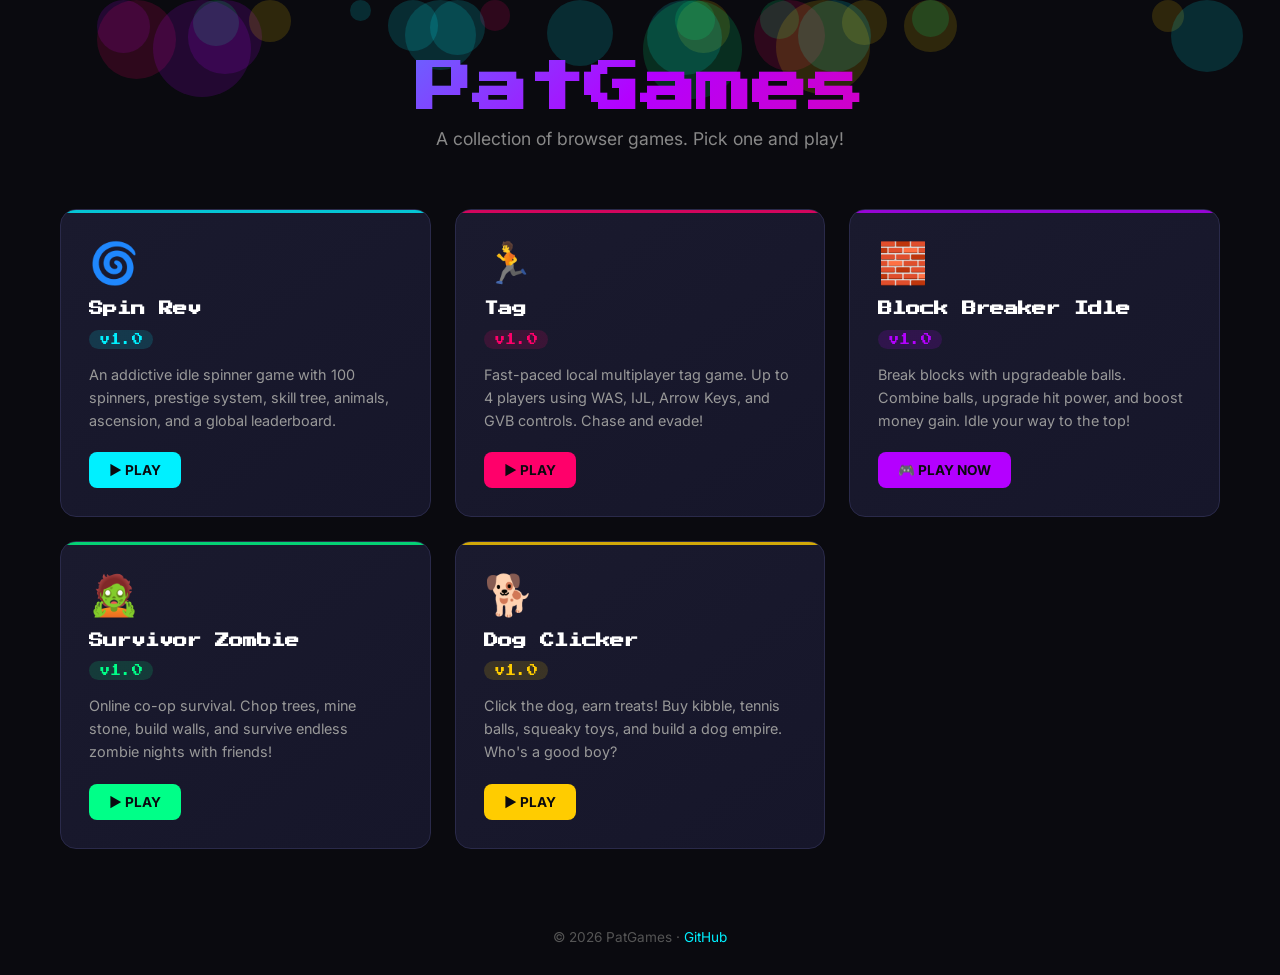
==== index.html @ f1fe5aef "Add Dog Clicker game + fix Survivor Zombie multiplayer null state bug" ====
<!DOCTYPE html>
<html lang="en">
<head>
    <meta charset="UTF-8">
    <meta name="viewport" content="width=device-width, initial-scale=1.0">
    <title>PatGames</title>
    <link rel="preconnect" href="https://fonts.googleapis.com">
    <link href="https://fonts.googleapis.com/css2?family=Press+Start+2P&family=Inter:wght@400;600;700&display=swap" rel="stylesheet">
    <style>
        * { margin: 0; padding: 0; box-sizing: border-box; }

        body {
            font-family: 'Inter', sans-serif;
            background: #0a0a0f;
            color: #e0e0e0;
            min-height: 100vh;
            overflow-x: hidden;
            position: relative;
        }

        /* Animated bubbles background */
        .bubbles {
            position: fixed;
            top: 0; left: 0;
            width: 100%; height: 100%;
            pointer-events: none;
            z-index: 0;
            overflow: hidden;
        }

        .bubble {
            position: absolute;
            border-radius: 50%;
            opacity: 0.15;
            animation: float linear infinite;
        }

        @keyframes float {
            0% { transform: translateY(100vh) scale(0); opacity: 0; }
            10% { opacity: 0.15; }
            90% { opacity: 0.15; }
            100% { transform: translateY(-100px) scale(1); opacity: 0; }
        }

        /* Header */
        .header {
            position: relative;
            z-index: 10;
            text-align: center;
            padding: 60px 20px 40px;
        }

        .header h1 {
            font-family: 'Press Start 2P', cursive;
            font-size: clamp(2rem, 5vw, 3.5rem);
            background: linear-gradient(135deg, #00f0ff, #b400ff, #ff006a);
            -webkit-background-clip: text;
            -webkit-text-fill-color: transparent;
            background-clip: text;
            text-shadow: none;
            margin-bottom: 12px;
            animation: glow 3s ease-in-out infinite alternate;
        }

        @keyframes glow {
            from { filter: drop-shadow(0 0 8px rgba(0, 240, 255, 0.4)); }
            to { filter: drop-shadow(0 0 20px rgba(180, 0, 255, 0.6)); }
        }

        .header p {
            font-size: 1.1rem;
            color: #888;
            font-weight: 400;
        }

        /* Games grid */
        .games-container {
            position: relative;
            z-index: 10;
            max-width: 1200px;
            margin: 0 auto;
            padding: 20px;
            display: grid;
            grid-template-columns: repeat(auto-fill, minmax(300px, 1fr));
            gap: 24px;
        }

        .game-card {
            background: linear-gradient(145deg, #1a1a2e, #16162a);
            border: 1px solid #2a2a4a;
            border-radius: 16px;
            padding: 28px;
            transition: all 0.3s ease;
            position: relative;
            overflow: hidden;
        }

        .game-card::before {
            content: '';
            position: absolute;
            top: 0; left: 0;
            width: 100%; height: 3px;
            background: var(--card-accent);
            opacity: 0.8;
        }

        .game-card:hover {
            transform: translateY(-4px);
            border-color: var(--card-accent);
            box-shadow: 0 8px 32px rgba(0, 0, 0, 0.4), 0 0 20px color-mix(in srgb, var(--card-accent) 20%, transparent);
        }

        .game-card .emoji {
            font-size: 2.5rem;
            margin-bottom: 12px;
            display: block;
        }

        .game-card h2 {
            font-family: 'Press Start 2P', cursive;
            font-size: 0.9rem;
            color: #fff;
            margin-bottom: 8px;
            line-height: 1.5;
        }

        .game-card .version {
            display: inline-block;
            font-size: 0.7rem;
            font-family: 'Press Start 2P', cursive;
            color: var(--card-accent);
            background: color-mix(in srgb, var(--card-accent) 15%, transparent);
            padding: 4px 10px;
            border-radius: 20px;
            margin-bottom: 14px;
        }

        .game-card .description {
            font-size: 0.9rem;
            color: #999;
            line-height: 1.6;
            margin-bottom: 20px;
        }

        .game-card .play-btn {
            display: inline-flex;
            align-items: center;
            gap: 8px;
            padding: 10px 20px;
            background: var(--card-accent);
            color: #0a0a0f;
            font-weight: 700;
            font-size: 0.85rem;
            border-radius: 8px;
            text-decoration: none;
            transition: all 0.2s;
        }

        .game-card .play-btn:hover {
            transform: scale(1.05);
            box-shadow: 0 4px 16px color-mix(in srgb, var(--card-accent) 40%, transparent);
        }

        .game-card .play-btn.coming-soon {
            background: #333;
            color: #888;
            cursor: default;
            pointer-events: none;
        }

        /* Footer */
        .footer {
            position: relative;
            z-index: 10;
            text-align: center;
            padding: 60px 20px 30px;
            color: #555;
            font-size: 0.85rem;
        }

        .footer a {
            color: #00f0ff;
            text-decoration: none;
        }

        /* Responsive */
        @media (max-width: 640px) {
            .games-container {
                grid-template-columns: 1fr;
            }
            .header { padding: 40px 20px 30px; }
        }
    </style>
</head>
<body>
    <!-- Animated bubbles -->
    <div class="bubbles" id="bubbles"></div>

    <div class="header">
        <h1>PatGames</h1>
        <p>A collection of browser games. Pick one and play!</p>
    </div>

    <div class="games-container">
        <!-- Spin Rev -->
        <div class="game-card" style="--card-accent: #00f0ff;">
            <span class="emoji">🌀</span>
            <h2>Spin Rev</h2>
            <span class="version">v1.0</span>
            <p class="description">An addictive idle spinner game with 100 spinners, prestige system, skill tree, animals, ascension, and a global leaderboard.</p>
            <a href="games/spin-rev/" class="play-btn">▶ PLAY</a>
        </div>

        <!-- Tag -->
        <div class="game-card" style="--card-accent: #ff006a;">
            <span class="emoji">🏃</span>
            <h2>Tag</h2>
            <span class="version">v1.0</span>
            <p class="description">Fast-paced local multiplayer tag game. Up to 4 players using WAS, IJL, Arrow Keys, and GVB controls. Chase and evade!</p>
            <a href="games/tag/" class="play-btn">▶ PLAY</a>
        </div>

        <!-- Block Breaker Idle -->
        <div class="game-card" style="--card-accent: #b400ff;">
            <span class="emoji">🧱</span>
            <h2>Block Breaker Idle</h2>
            <span class="version">v1.0</span>
            <p class="description">Break blocks with upgradeable balls. Combine balls, upgrade hit power, and boost money gain. Idle your way to the top!</p>
            <a href="games/block-breaker/" class="play-btn">🎮 PLAY NOW</a>
        </div>

        <!-- Survivor Zombie -->
        <div class="game-card" style="--card-accent: #00ff88;">
            <span class="emoji">🧟</span>
            <h2>Survivor Zombie</h2>
            <span class="version">v1.0</span>
            <p class="description">Online co-op survival. Chop trees, mine stone, build walls, and survive endless zombie nights with friends!</p>
            <a href="games/survivor-zombie/" class="play-btn">▶ PLAY</a>
        </div>

        <!-- Dog Clicker -->
        <div class="game-card" style="--card-accent: #ffcc00;">
            <span class="emoji">🐕</span>
            <h2>Dog Clicker</h2>
            <span class="version">v1.0</span>
            <p class="description">Click the dog, earn treats! Buy kibble, tennis balls, squeaky toys, and build a dog empire. Who's a good boy?</p>
            <a href="games/clicker/" class="play-btn">▶ PLAY</a>
        </div>
    </div>

    <div class="footer">
        <p>© 2026 PatGames &middot; <a href="https://github.com/odptxbt50">GitHub</a></p>
    </div>

    <script>
        // Generate animated bubbles
        const bubblesContainer = document.getElementById('bubbles');
        const colors = ['#00f0ff', '#b400ff', '#ff006a', '#00ff88', '#ffcc00'];

        for (let i = 0; i < 25; i++) {
            const bubble = document.createElement('div');
            bubble.className = 'bubble';
            const size = Math.random() * 80 + 20;
            const color = colors[Math.floor(Math.random() * colors.length)];
            bubble.style.cssText = `
                width: ${size}px;
                height: ${size}px;
                left: ${Math.random() * 100}%;
                background: ${color};
                animation-duration: ${Math.random() * 10 + 8}s;
                animation-delay: ${Math.random() * 10}s;
            `;
            bubblesContainer.appendChild(bubble);
        }
    </script>
</body>
</html>
<!-- trigger rebuild -->
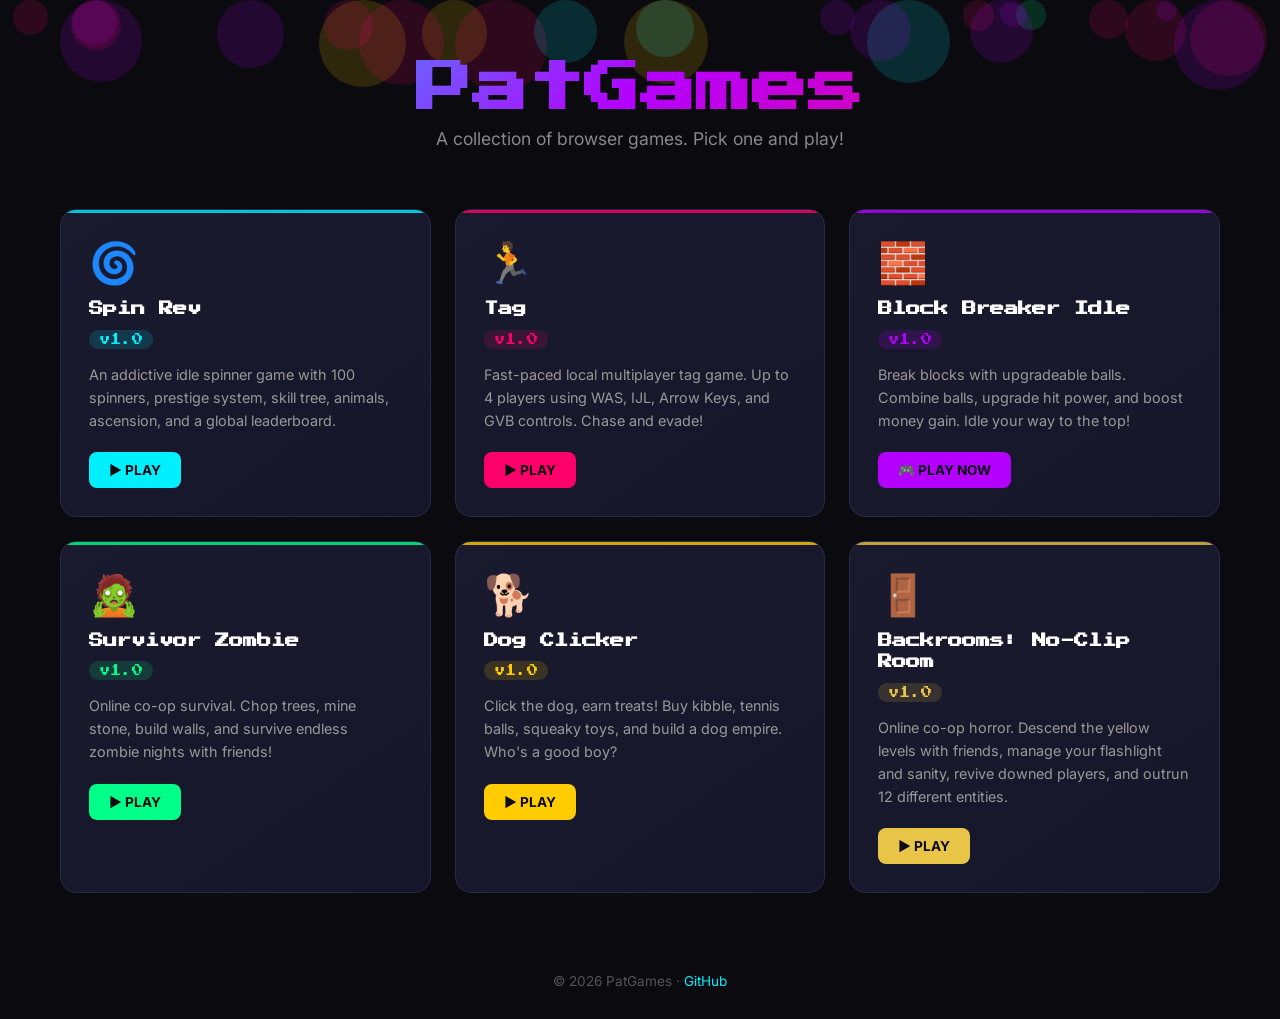
==== commit cf6ef655: "Add Backrooms: No-Clip Room (online co-op via WebRTC)" ====
--- a/index.html
+++ b/index.html
@@ -245,6 +245,15 @@
             <span class="version">v1.0</span>
             <p class="description">Click the dog, earn treats! Buy kibble, tennis balls, squeaky toys, and build a dog empire. Who's a good boy?</p>
             <a href="games/clicker/" class="play-btn">▶ PLAY</a>
+        </div>
+
+        <!-- Backrooms: No-Clip Room -->
+        <div class="game-card" style="--card-accent: #e8c547;">
+            <span class="emoji">🚪</span>
+            <h2>Backrooms: No-Clip Room</h2>
+            <span class="version">v1.0</span>
+            <p class="description">Online co-op horror. Descend the yellow levels with friends, manage your flashlight and sanity, revive downed players, and outrun 12 different entities.</p>
+            <a href="games/backrooms/" class="play-btn">▶ PLAY</a>
         </div>
     </div>
 
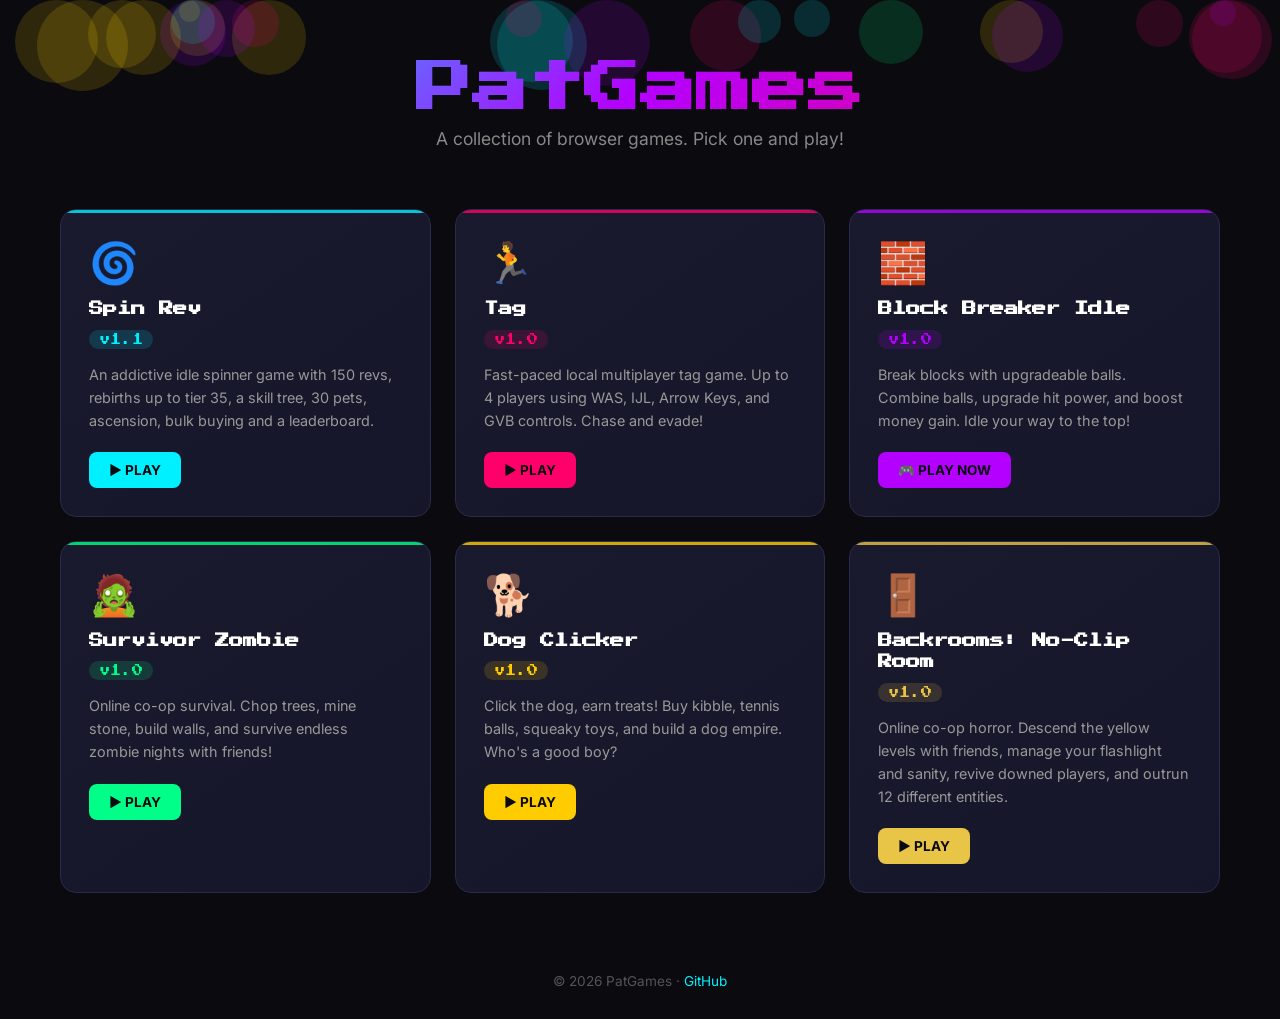
==== commit ec796862: "Spin Rev v1.1: more revs/upgrades/pets/rebirths, bulk-buy, fixed leaderboard, hard reset, Pat panel" ====
--- a/index.html
+++ b/index.html
@@ -206,8 +206,8 @@
         <div class="game-card" style="--card-accent: #00f0ff;">
             <span class="emoji">🌀</span>
             <h2>Spin Rev</h2>
-            <span class="version">v1.0</span>
-            <p class="description">An addictive idle spinner game with 100 spinners, prestige system, skill tree, animals, ascension, and a global leaderboard.</p>
+            <span class="version">v1.1</span>
+            <p class="description">An addictive idle spinner game with 150 revs, rebirths up to tier 35, a skill tree, 30 pets, ascension, bulk buying and a leaderboard.</p>
             <a href="games/spin-rev/" class="play-btn">▶ PLAY</a>
         </div>
 
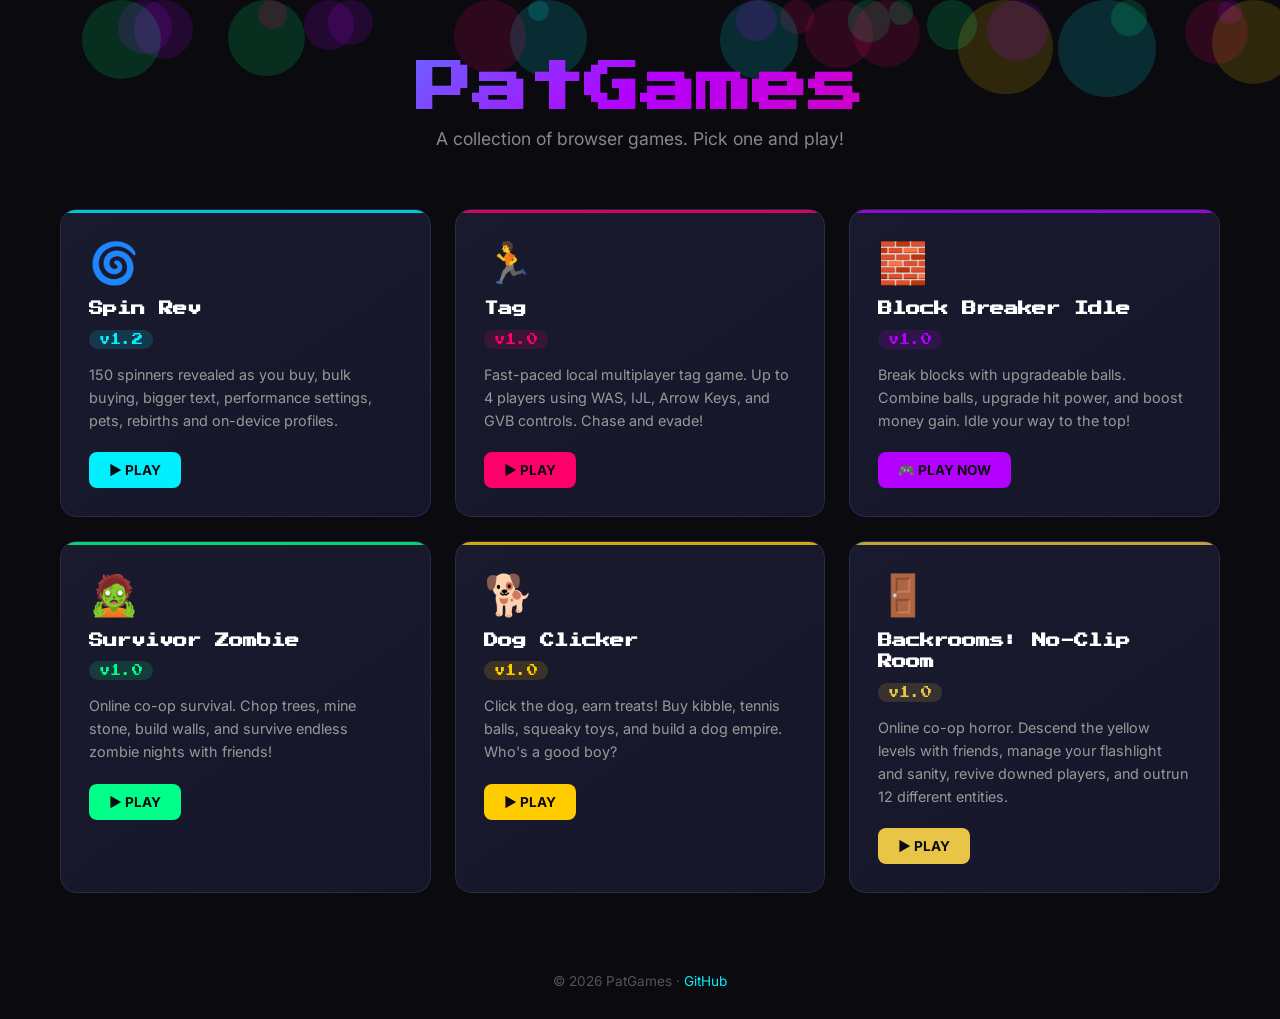
==== commit e4e7008b: "Spin Rev v1.2: readable UI, progressive reveals, spinner bulk buying, performance settings and login" ====
--- a/index.html
+++ b/index.html
@@ -206,8 +206,8 @@
         <div class="game-card" style="--card-accent: #00f0ff;">
             <span class="emoji">🌀</span>
             <h2>Spin Rev</h2>
-            <span class="version">v1.1</span>
-            <p class="description">An addictive idle spinner game with 150 revs, rebirths up to tier 35, a skill tree, 30 pets, ascension, bulk buying and a leaderboard.</p>
+            <span class="version">v1.2</span>
+            <p class="description">150 spinners revealed as you buy, bulk buying, bigger text, performance settings, pets, rebirths and on-device profiles.</p>
             <a href="games/spin-rev/" class="play-btn">▶ PLAY</a>
         </div>
 
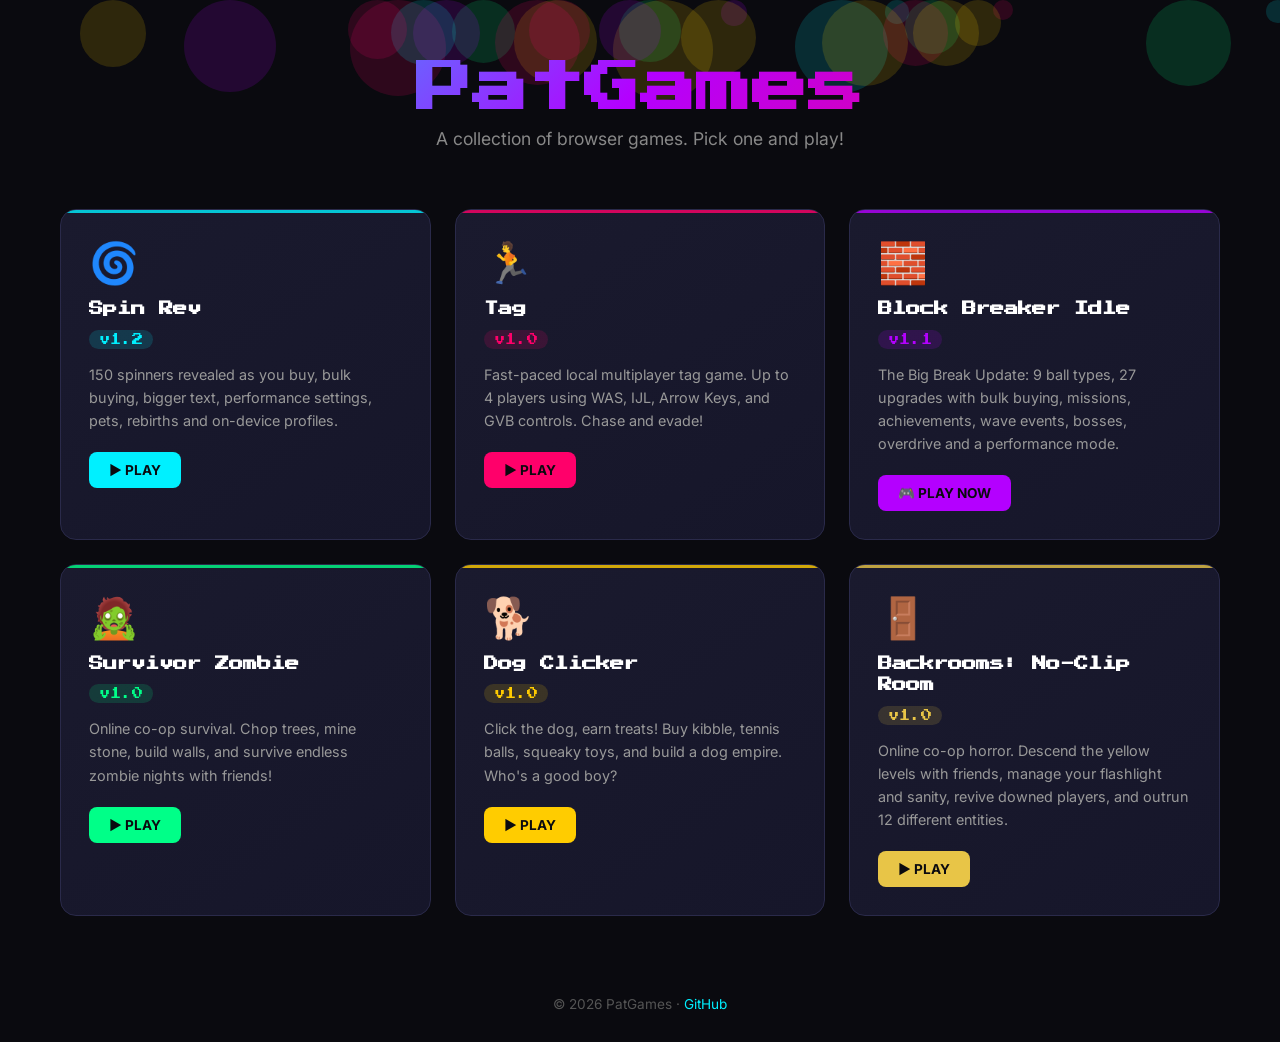
==== commit a2090f9f: "Block Breaker Idle v1.1: new balls, upgrades, bulk buy, missions, achievements, events, settings; re" ====
--- a/index.html
+++ b/index.html
@@ -224,8 +224,8 @@
         <div class="game-card" style="--card-accent: #b400ff;">
             <span class="emoji">🧱</span>
             <h2>Block Breaker Idle</h2>
-            <span class="version">v1.0</span>
-            <p class="description">Break blocks with upgradeable balls. Combine balls, upgrade hit power, and boost money gain. Idle your way to the top!</p>
+            <span class="version">v1.1</span>
+            <p class="description">The Big Break Update: 9 ball types, 27 upgrades with bulk buying, missions, achievements, wave events, bosses, overdrive and a performance mode.</p>
             <a href="games/block-breaker/" class="play-btn">🎮 PLAY NOW</a>
         </div>
 
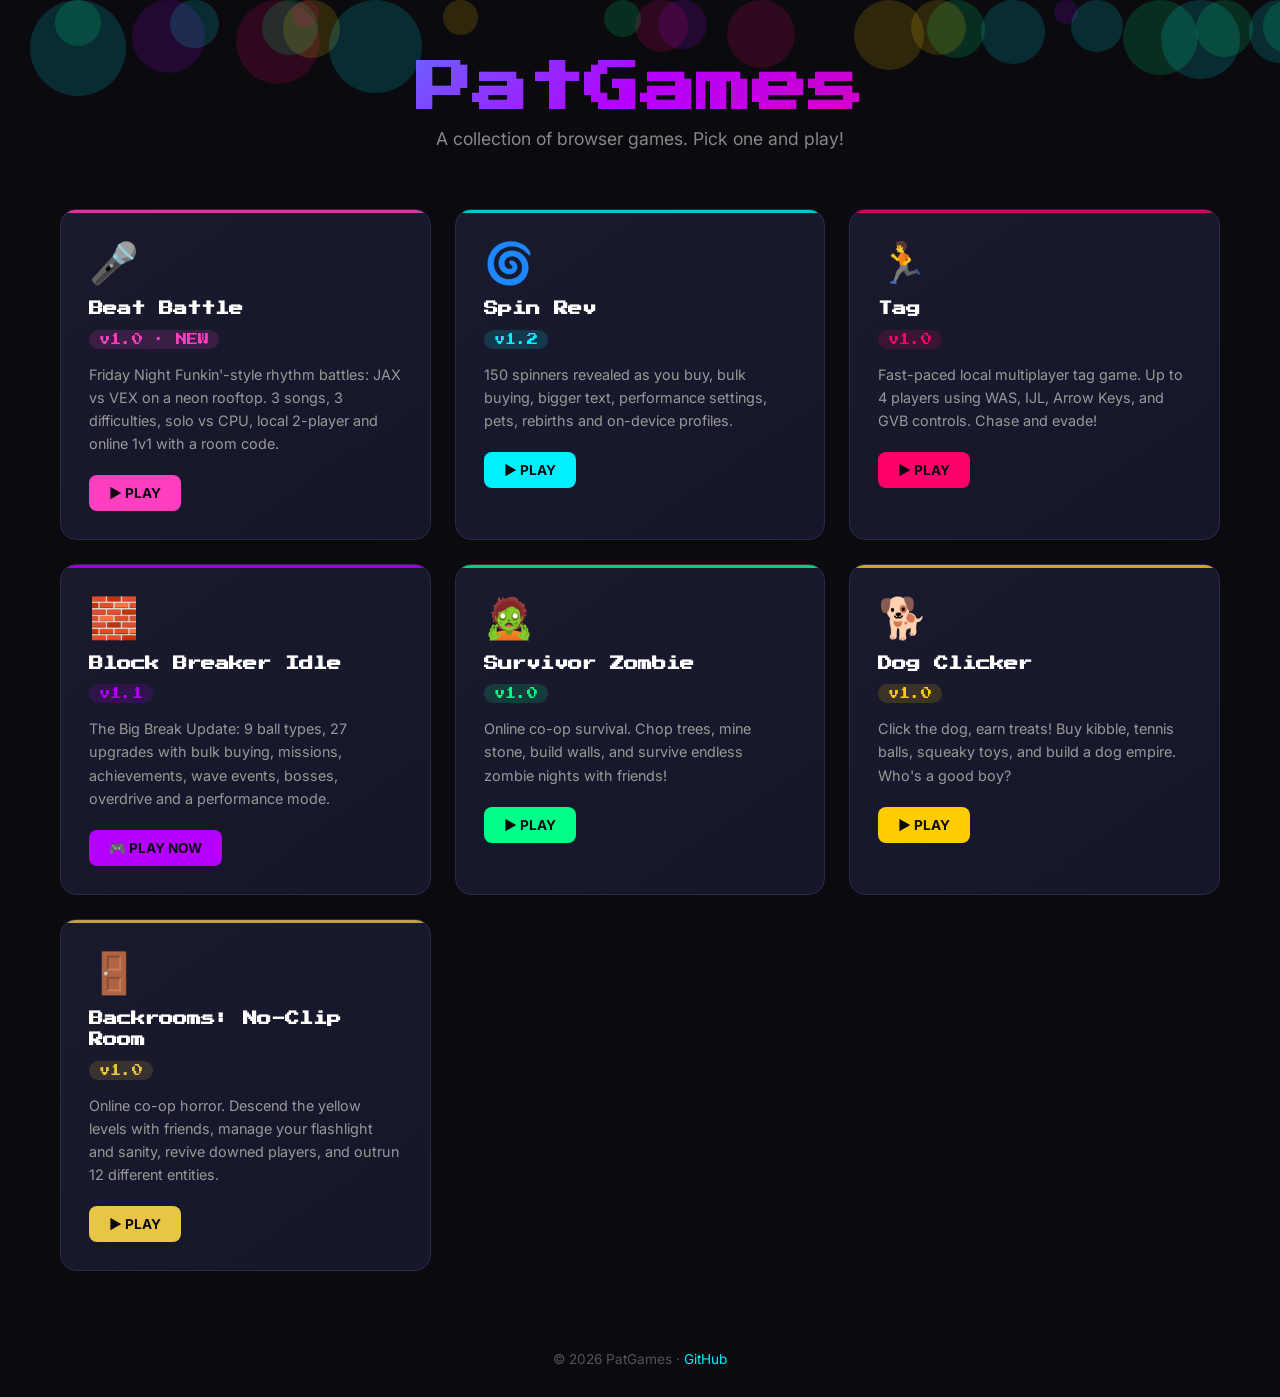
==== commit 11e37687: "Add Beat Battle v1.0: FNF-style rhythm battles with solo, local 2P and online 1v1" ====
--- a/index.html
+++ b/index.html
@@ -202,6 +202,15 @@
     </div>
 
     <div class="games-container">
+        <!-- Beat Battle -->
+        <div class="game-card" style="--card-accent: #ff3fbf;">
+            <span class="emoji">🎤</span>
+            <h2>Beat Battle</h2>
+            <span class="version">v1.0 · NEW</span>
+            <p class="description">Friday Night Funkin'-style rhythm battles: JAX vs VEX on a neon rooftop. 3 songs, 3 difficulties, solo vs CPU, local 2-player and online 1v1 with a room code.</p>
+            <a href="games/beat-battle/" class="play-btn">▶ PLAY</a>
+        </div>
+
         <!-- Spin Rev -->
         <div class="game-card" style="--card-accent: #00f0ff;">
             <span class="emoji">🌀</span>
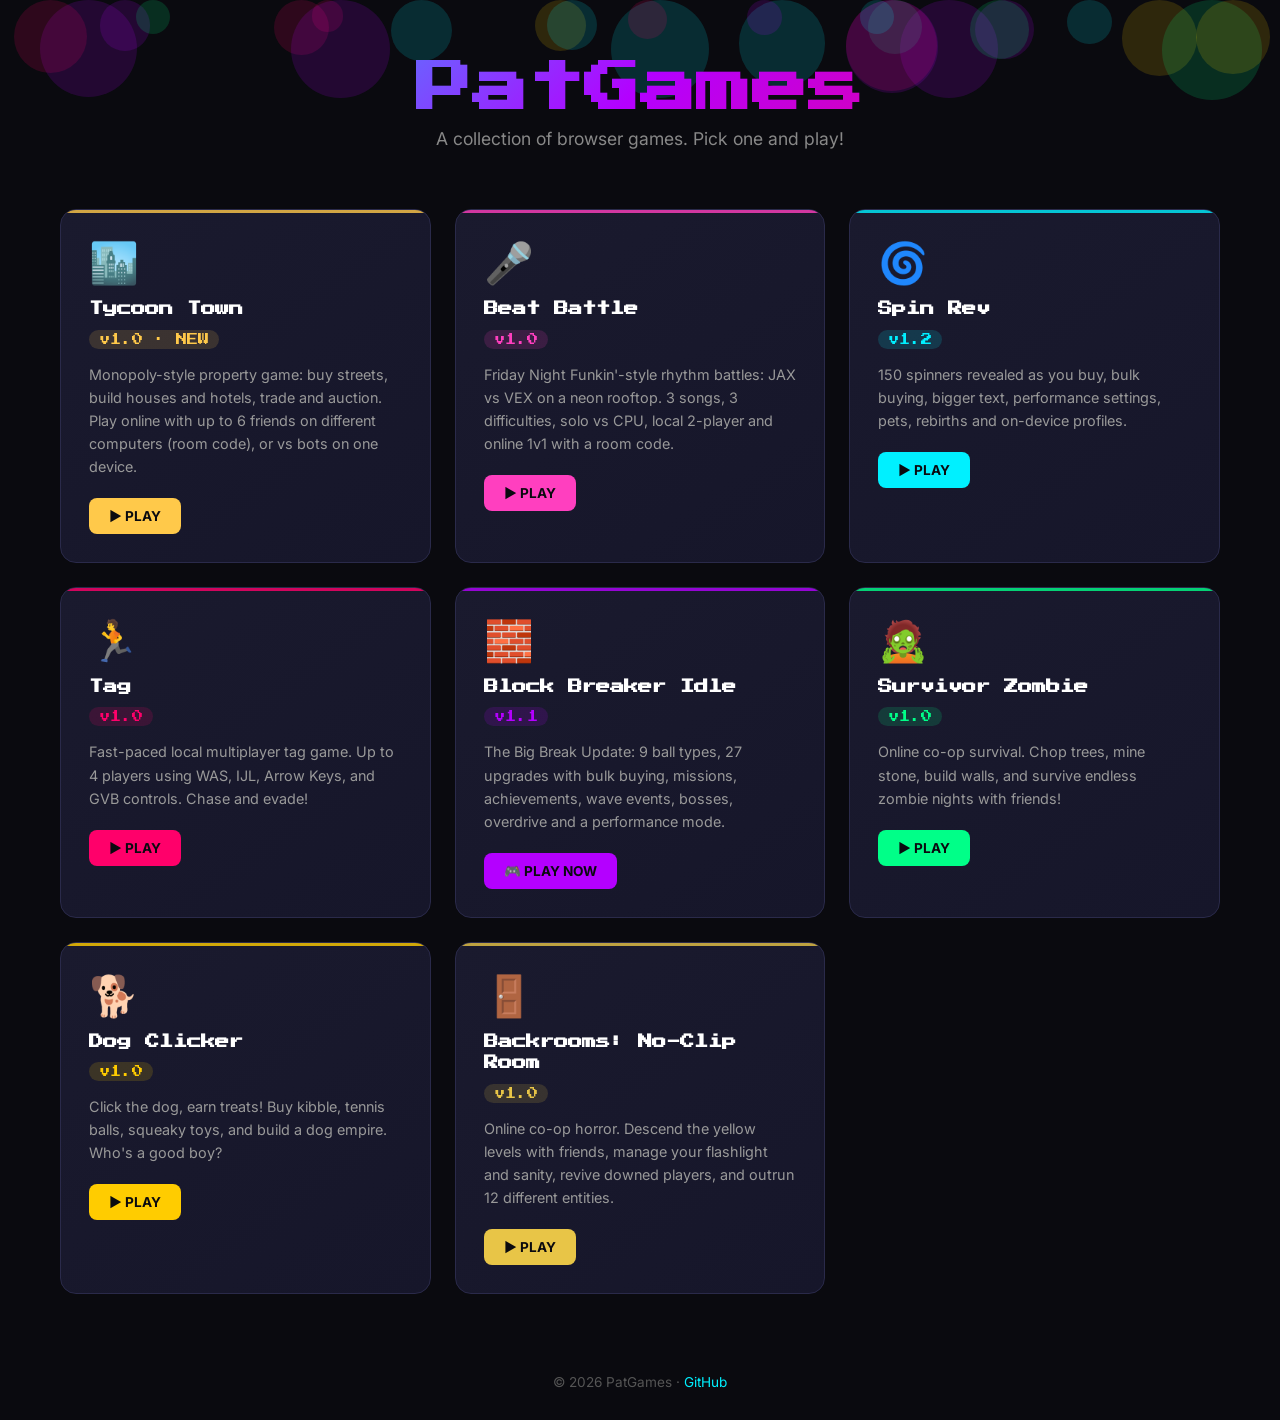
==== commit a7d40f9a: "Add Tycoon Town v1.0 (Monopoly-style online multiplayer)" ====
--- a/index.html
+++ b/index.html
@@ -202,11 +202,20 @@
     </div>
 
     <div class="games-container">
+        <!-- Tycoon Town -->
+        <div class="game-card" style="--card-accent: #ffc94a;">
+            <span class="emoji">🏙️</span>
+            <h2>Tycoon Town</h2>
+            <span class="version">v1.0 · NEW</span>
+            <p class="description">Monopoly-style property game: buy streets, build houses and hotels, trade and auction. Play online with up to 6 friends on different computers (room code), or vs bots on one device.</p>
+            <a href="games/tycoon-town/" class="play-btn">▶ PLAY</a>
+        </div>
+
         <!-- Beat Battle -->
         <div class="game-card" style="--card-accent: #ff3fbf;">
             <span class="emoji">🎤</span>
             <h2>Beat Battle</h2>
-            <span class="version">v1.0 · NEW</span>
+            <span class="version">v1.0</span>
             <p class="description">Friday Night Funkin'-style rhythm battles: JAX vs VEX on a neon rooftop. 3 songs, 3 difficulties, solo vs CPU, local 2-player and online 1v1 with a room code.</p>
             <a href="games/beat-battle/" class="play-btn">▶ PLAY</a>
         </div>
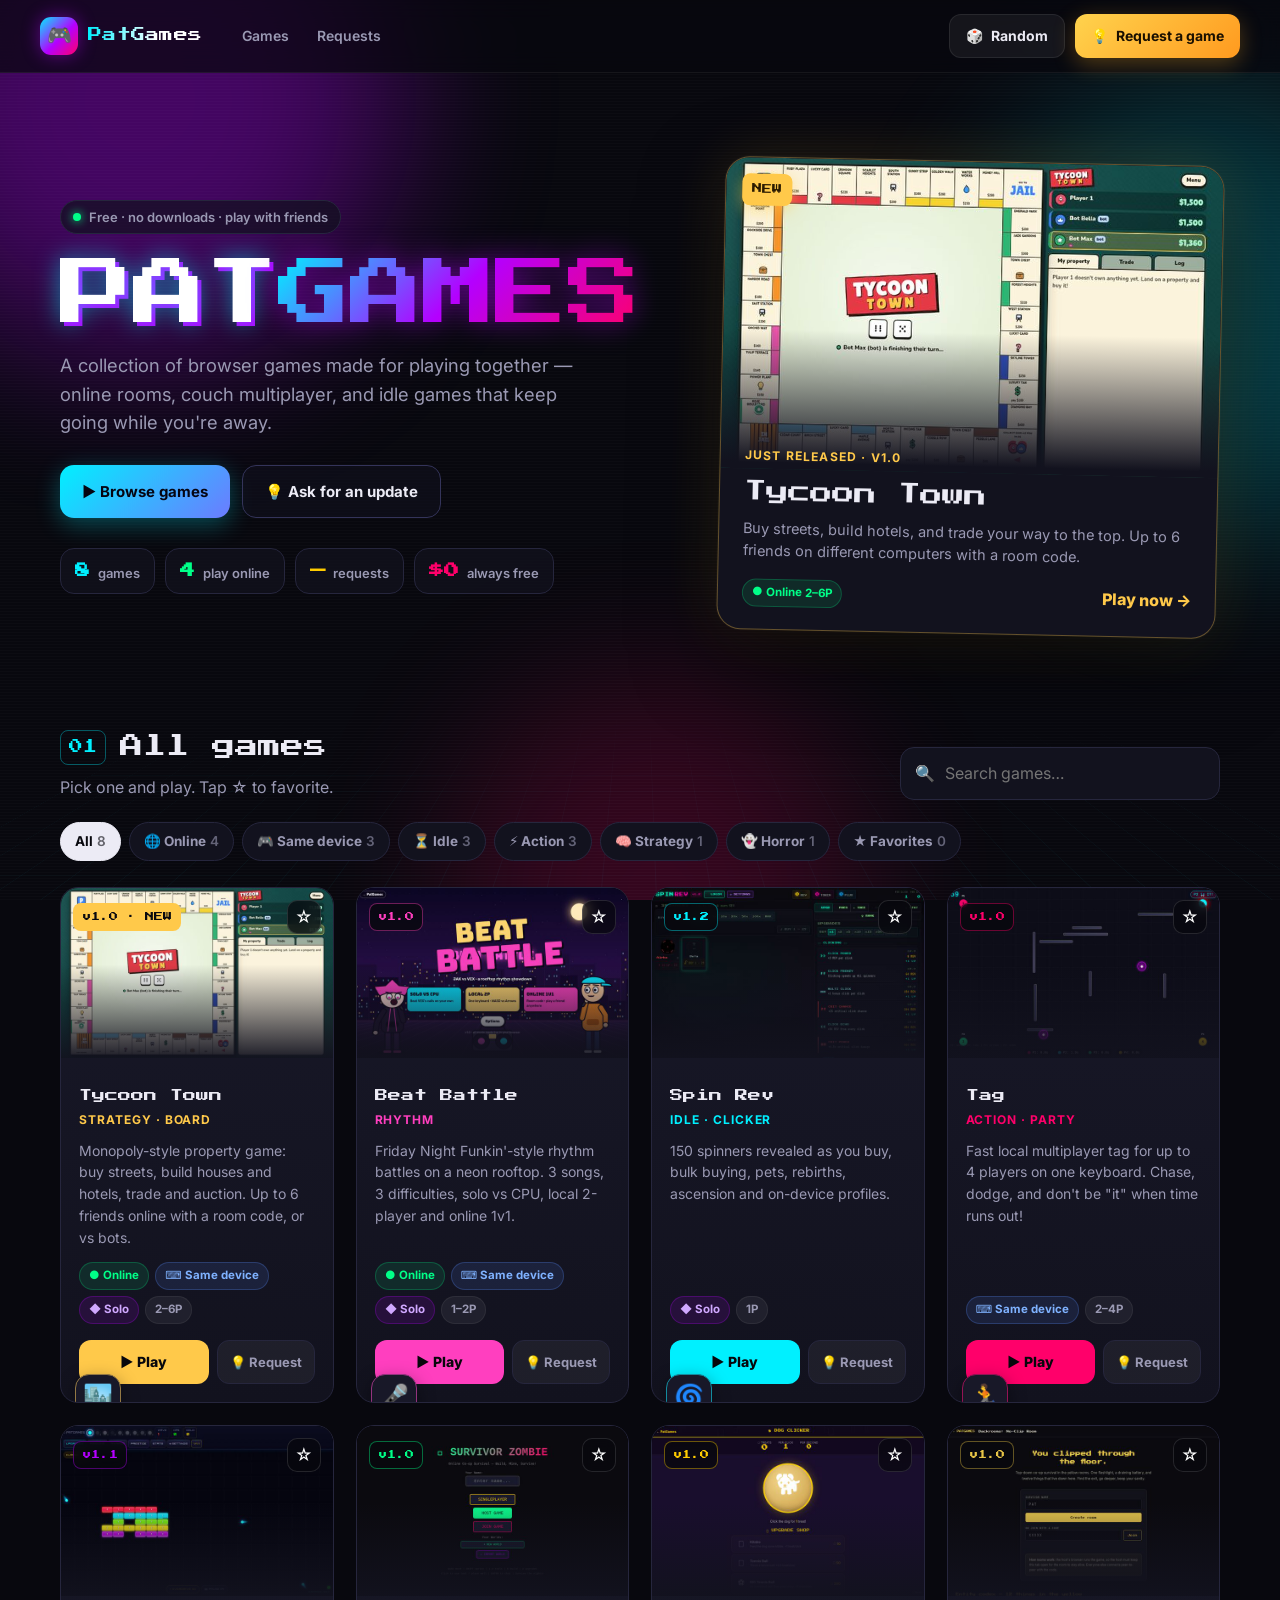
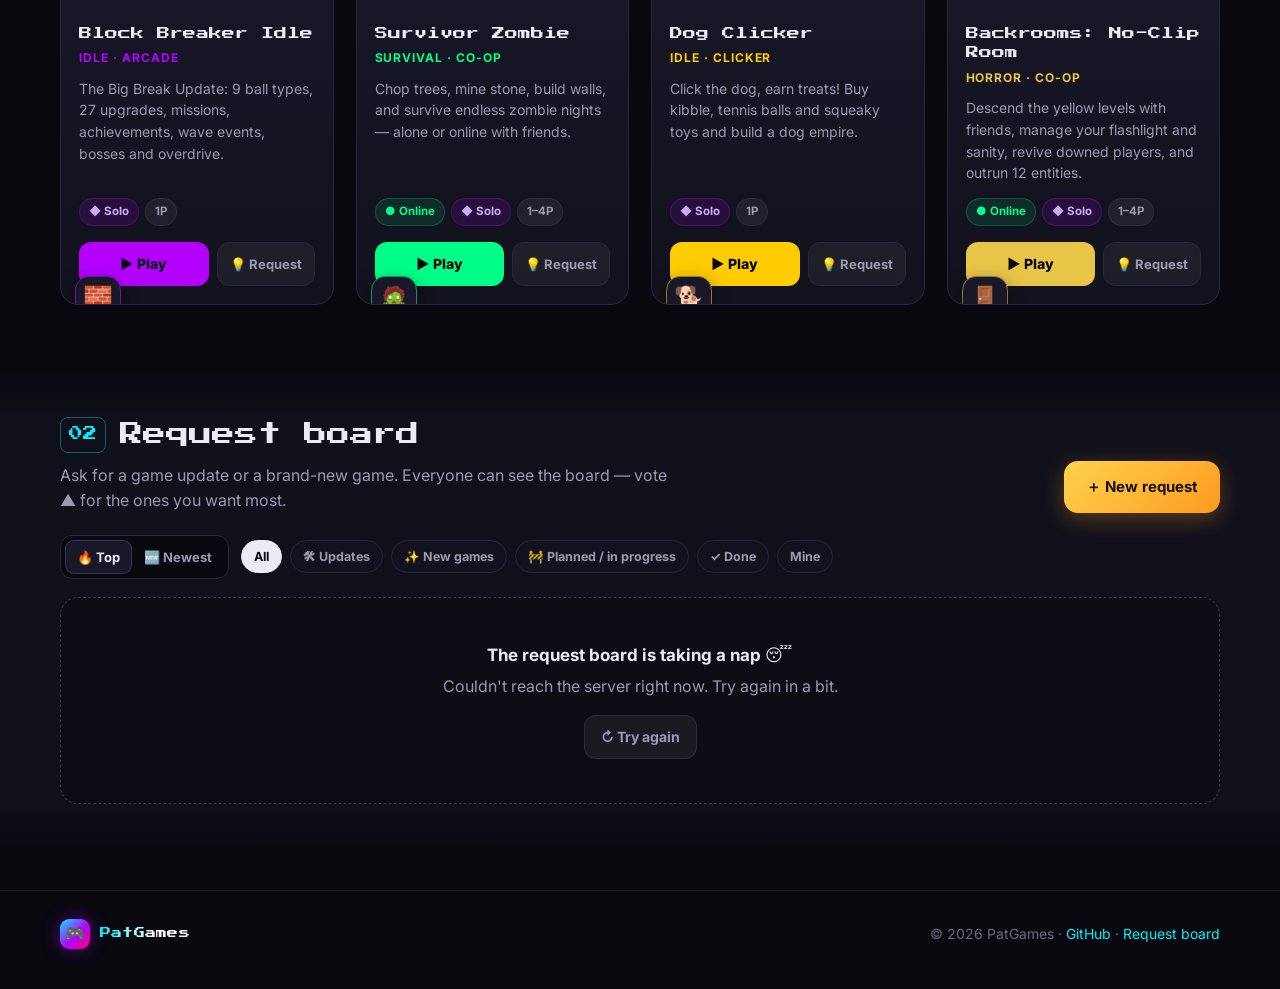
==== commit a0ea188f: "Home v2: new arcade UI, search/filters/favorites, public request board; Tycoon Town owner dice keys" ====
--- a/index.html
+++ b/index.html
@@ -3,303 +3,167 @@
 <head>
     <meta charset="UTF-8">
     <meta name="viewport" content="width=device-width, initial-scale=1.0">
-    <title>PatGames</title>
+    <title>PatGames — free browser games</title>
+    <meta name="description" content="PatGames: free browser games you can play with friends. Online multiplayer, idle games, rhythm battles and more.">
+    <meta name="theme-color" content="#08080e">
+    <link rel="icon" href="data:image/svg+xml,<svg xmlns='http://www.w3.org/2000/svg' viewBox='0 0 100 100'><text y='.9em' font-size='90'>🎮</text></svg>">
     <link rel="preconnect" href="https://fonts.googleapis.com">
-    <link href="https://fonts.googleapis.com/css2?family=Press+Start+2P&family=Inter:wght@400;600;700&display=swap" rel="stylesheet">
-    <style>
-        * { margin: 0; padding: 0; box-sizing: border-box; }
-
-        body {
-            font-family: 'Inter', sans-serif;
-            background: #0a0a0f;
-            color: #e0e0e0;
-            min-height: 100vh;
-            overflow-x: hidden;
-            position: relative;
-        }
-
-        /* Animated bubbles background */
-        .bubbles {
-            position: fixed;
-            top: 0; left: 0;
-            width: 100%; height: 100%;
-            pointer-events: none;
-            z-index: 0;
-            overflow: hidden;
-        }
-
-        .bubble {
-            position: absolute;
-            border-radius: 50%;
-            opacity: 0.15;
-            animation: float linear infinite;
-        }
-
-        @keyframes float {
-            0% { transform: translateY(100vh) scale(0); opacity: 0; }
-            10% { opacity: 0.15; }
-            90% { opacity: 0.15; }
-            100% { transform: translateY(-100px) scale(1); opacity: 0; }
-        }
-
-        /* Header */
-        .header {
-            position: relative;
-            z-index: 10;
-            text-align: center;
-            padding: 60px 20px 40px;
-        }
-
-        .header h1 {
-            font-family: 'Press Start 2P', cursive;
-            font-size: clamp(2rem, 5vw, 3.5rem);
-            background: linear-gradient(135deg, #00f0ff, #b400ff, #ff006a);
-            -webkit-background-clip: text;
-            -webkit-text-fill-color: transparent;
-            background-clip: text;
-            text-shadow: none;
-            margin-bottom: 12px;
-            animation: glow 3s ease-in-out infinite alternate;
-        }
-
-        @keyframes glow {
-            from { filter: drop-shadow(0 0 8px rgba(0, 240, 255, 0.4)); }
-            to { filter: drop-shadow(0 0 20px rgba(180, 0, 255, 0.6)); }
-        }
-
-        .header p {
-            font-size: 1.1rem;
-            color: #888;
-            font-weight: 400;
-        }
-
-        /* Games grid */
-        .games-container {
-            position: relative;
-            z-index: 10;
-            max-width: 1200px;
-            margin: 0 auto;
-            padding: 20px;
-            display: grid;
-            grid-template-columns: repeat(auto-fill, minmax(300px, 1fr));
-            gap: 24px;
-        }
-
-        .game-card {
-            background: linear-gradient(145deg, #1a1a2e, #16162a);
-            border: 1px solid #2a2a4a;
-            border-radius: 16px;
-            padding: 28px;
-            transition: all 0.3s ease;
-            position: relative;
-            overflow: hidden;
-        }
-
-        .game-card::before {
-            content: '';
-            position: absolute;
-            top: 0; left: 0;
-            width: 100%; height: 3px;
-            background: var(--card-accent);
-            opacity: 0.8;
-        }
-
-        .game-card:hover {
-            transform: translateY(-4px);
-            border-color: var(--card-accent);
-            box-shadow: 0 8px 32px rgba(0, 0, 0, 0.4), 0 0 20px color-mix(in srgb, var(--card-accent) 20%, transparent);
-        }
-
-        .game-card .emoji {
-            font-size: 2.5rem;
-            margin-bottom: 12px;
-            display: block;
-        }
-
-        .game-card h2 {
-            font-family: 'Press Start 2P', cursive;
-            font-size: 0.9rem;
-            color: #fff;
-            margin-bottom: 8px;
-            line-height: 1.5;
-        }
-
-        .game-card .version {
-            display: inline-block;
-            font-size: 0.7rem;
-            font-family: 'Press Start 2P', cursive;
-            color: var(--card-accent);
-            background: color-mix(in srgb, var(--card-accent) 15%, transparent);
-            padding: 4px 10px;
-            border-radius: 20px;
-            margin-bottom: 14px;
-        }
-
-        .game-card .description {
-            font-size: 0.9rem;
-            color: #999;
-            line-height: 1.6;
-            margin-bottom: 20px;
-        }
-
-        .game-card .play-btn {
-            display: inline-flex;
-            align-items: center;
-            gap: 8px;
-            padding: 10px 20px;
-            background: var(--card-accent);
-            color: #0a0a0f;
-            font-weight: 700;
-            font-size: 0.85rem;
-            border-radius: 8px;
-            text-decoration: none;
-            transition: all 0.2s;
-        }
-
-        .game-card .play-btn:hover {
-            transform: scale(1.05);
-            box-shadow: 0 4px 16px color-mix(in srgb, var(--card-accent) 40%, transparent);
-        }
-
-        .game-card .play-btn.coming-soon {
-            background: #333;
-            color: #888;
-            cursor: default;
-            pointer-events: none;
-        }
-
-        /* Footer */
-        .footer {
-            position: relative;
-            z-index: 10;
-            text-align: center;
-            padding: 60px 20px 30px;
-            color: #555;
-            font-size: 0.85rem;
-        }
-
-        .footer a {
-            color: #00f0ff;
-            text-decoration: none;
-        }
-
-        /* Responsive */
-        @media (max-width: 640px) {
-            .games-container {
-                grid-template-columns: 1fr;
-            }
-            .header { padding: 40px 20px 30px; }
-        }
-    </style>
+    <link rel="preconnect" href="https://fonts.gstatic.com" crossorigin>
+    <link href="https://fonts.googleapis.com/css2?family=Press+Start+2P&family=Inter:wght@400;500;600;700;800&display=swap" rel="stylesheet">
+    <link rel="stylesheet" href="assets/home.css?v=2">
 </head>
 <body>
-    <!-- Animated bubbles -->
-    <div class="bubbles" id="bubbles"></div>
-
-    <div class="header">
-        <h1>PatGames</h1>
-        <p>A collection of browser games. Pick one and play!</p>
+    <div class="bg" aria-hidden="true">
+        <div class="bg-grid"></div>
+        <div class="orb orb-a"></div>
+        <div class="orb orb-b"></div>
+        <div class="orb orb-c"></div>
+        <div class="bg-scan"></div>
     </div>
 
-    <div class="games-container">
-        <!-- Tycoon Town -->
-        <div class="game-card" style="--card-accent: #ffc94a;">
-            <span class="emoji">🏙️</span>
-            <h2>Tycoon Town</h2>
-            <span class="version">v1.0 · NEW</span>
-            <p class="description">Monopoly-style property game: buy streets, build houses and hotels, trade and auction. Play online with up to 6 friends on different computers (room code), or vs bots on one device.</p>
-            <a href="games/tycoon-town/" class="play-btn">▶ PLAY</a>
+    <nav class="nav" id="top">
+        <a href="#top" class="logo" aria-label="PatGames home"><span class="logo-pad">🎮</span><span class="logo-text">PatGames</span></a>
+        <div class="nav-links">
+            <a href="#games">Games</a>
+            <a href="#requests">Requests</a>
+        </div>
+        <div class="nav-actions">
+            <button class="btn btn-ghost" id="randomBtn" type="button" title="Play a random game">🎲 <span class="hide-sm">Random</span></button>
+            <button class="btn btn-cta" type="button" data-open-request>💡 <span class="hide-sm">Request a game</span><span class="show-sm">Request</span></button>
+        </div>
+    </nav>
+
+    <header class="hero">
+        <div class="hero-copy">
+            <span class="eyebrow"><span class="dot"></span> Free · no downloads · play with friends</span>
+            <h1 class="title" aria-label="PatGames">
+                <span class="title-pat">PAT</span><span class="title-games">GAMES</span>
+            </h1>
+            <p class="lede">A collection of browser games made for playing together — online rooms, couch multiplayer, and idle games that keep going while you're away.</p>
+            <div class="hero-cta">
+                <a class="btn btn-big btn-primary" href="#games">▶ Browse games</a>
+                <button class="btn btn-big btn-outline" type="button" data-open-request>💡 Ask for an update</button>
+            </div>
+            <div class="stats" id="stats"></div>
         </div>
 
-        <!-- Beat Battle -->
-        <div class="game-card" style="--card-accent: #ff3fbf;">
-            <span class="emoji">🎤</span>
-            <h2>Beat Battle</h2>
-            <span class="version">v1.0</span>
-            <p class="description">Friday Night Funkin'-style rhythm battles: JAX vs VEX on a neon rooftop. 3 songs, 3 difficulties, solo vs CPU, local 2-player and online 1v1 with a room code.</p>
-            <a href="games/beat-battle/" class="play-btn">▶ PLAY</a>
+        <a class="spotlight" id="spotlight" href="games/tycoon-town/" aria-label="Play Tycoon Town">
+            <div class="spot-media">
+                <img src="assets/thumbs/tycoon-town.jpg" alt="Tycoon Town game board" width="640" height="400">
+                <span class="ribbon">NEW</span>
+            </div>
+            <div class="spot-body">
+                <div class="spot-kicker">Just released · v1.0</div>
+                <h2>Tycoon Town</h2>
+                <p>Buy streets, build hotels, and trade your way to the top. Up to 6 friends on different computers with a room code.</p>
+                <div class="spot-foot">
+                    <span class="pill pill-online">● Online 2–6P</span>
+                    <span class="play-chip">Play now →</span>
+                </div>
+            </div>
+        </a>
+    </header>
+
+    <section class="recent" id="recentWrap" hidden>
+        <div class="section-inner">
+            <h3 class="mini-title">Jump back in</h3>
+            <div class="recent-row" id="recent"></div>
         </div>
+    </section>
 
-        <!-- Spin Rev -->
-        <div class="game-card" style="--card-accent: #00f0ff;">
-            <span class="emoji">🌀</span>
-            <h2>Spin Rev</h2>
-            <span class="version">v1.2</span>
-            <p class="description">150 spinners revealed as you buy, bulk buying, bigger text, performance settings, pets, rebirths and on-device profiles.</p>
-            <a href="games/spin-rev/" class="play-btn">▶ PLAY</a>
+    <main id="games" class="section">
+        <div class="section-inner">
+            <div class="section-head">
+                <div>
+                    <h2 class="section-title"><span>01</span> All games</h2>
+                    <p class="section-sub">Pick one and play. Tap ☆ to favorite.</p>
+                </div>
+                <label class="search">
+                    <span aria-hidden="true">🔍</span>
+                    <input id="search" type="search" placeholder="Search games…" aria-label="Search games" autocomplete="off">
+                </label>
+            </div>
+            <div class="chips" id="filters" role="tablist" aria-label="Filter games"></div>
+            <div class="grid" id="grid"></div>
+            <p class="empty" id="emptyGames" hidden>No games match that. <button class="link" type="button" data-open-request data-kind="new">Request it?</button></p>
         </div>
+    </main>
 
-        <!-- Tag -->
-        <div class="game-card" style="--card-accent: #ff006a;">
-            <span class="emoji">🏃</span>
-            <h2>Tag</h2>
-            <span class="version">v1.0</span>
-            <p class="description">Fast-paced local multiplayer tag game. Up to 4 players using WAS, IJL, Arrow Keys, and GVB controls. Chase and evade!</p>
-            <a href="games/tag/" class="play-btn">▶ PLAY</a>
+    <section id="requests" class="section section-band">
+        <div class="section-inner">
+            <div class="section-head">
+                <div>
+                    <h2 class="section-title"><span>02</span> Request board</h2>
+                    <p class="section-sub">Ask for a game update or a brand-new game. Everyone can see the board — vote ▲ for the ones you want most.</p>
+                </div>
+                <button class="btn btn-cta btn-big" type="button" data-open-request>＋ New request</button>
+            </div>
+
+            <div class="board-bar">
+                <div class="seg" role="tablist" aria-label="Sort requests">
+                    <button type="button" class="seg-btn on" data-sort="top">🔥 Top</button>
+                    <button type="button" class="seg-btn" data-sort="new">🆕 Newest</button>
+                </div>
+                <div class="chips chips-sm" id="reqFilters"></div>
+                <span class="board-count" id="boardCount"></span>
+            </div>
+
+            <div id="adminBar" class="admin-bar" hidden>🛠 Admin mode — you can set status, reply, and hide requests. <button class="link" type="button" id="adminOff">Exit admin</button></div>
+            <div class="board" id="board">
+                <div class="board-loading"><span class="spinner"></span> Loading requests…</div>
+            </div>
         </div>
+    </section>
 
-        <!-- Block Breaker Idle -->
-        <div class="game-card" style="--card-accent: #b400ff;">
-            <span class="emoji">🧱</span>
-            <h2>Block Breaker Idle</h2>
-            <span class="version">v1.1</span>
-            <p class="description">The Big Break Update: 9 ball types, 27 upgrades with bulk buying, missions, achievements, wave events, bosses, overdrive and a performance mode.</p>
-            <a href="games/block-breaker/" class="play-btn">🎮 PLAY NOW</a>
+    <footer class="footer">
+        <div class="footer-inner">
+            <div class="logo logo-sm"><span class="logo-pad">🎮</span><span class="logo-text">PatGames</span></div>
+            <p>© 2026 PatGames · <a href="https://github.com/odptxbt50">GitHub</a> · <a href="#requests">Request board</a></p>
         </div>
+    </footer>
 
-        <!-- Survivor Zombie -->
-        <div class="game-card" style="--card-accent: #00ff88;">
-            <span class="emoji">🧟</span>
-            <h2>Survivor Zombie</h2>
-            <span class="version">v1.0</span>
-            <p class="description">Online co-op survival. Chop trees, mine stone, build walls, and survive endless zombie nights with friends!</p>
-            <a href="games/survivor-zombie/" class="play-btn">▶ PLAY</a>
-        </div>
+    <button class="fab" type="button" data-open-request aria-label="Request a game">💡</button>
 
-        <!-- Dog Clicker -->
-        <div class="game-card" style="--card-accent: #ffcc00;">
-            <span class="emoji">🐕</span>
-            <h2>Dog Clicker</h2>
-            <span class="version">v1.0</span>
-            <p class="description">Click the dog, earn treats! Buy kibble, tennis balls, squeaky toys, and build a dog empire. Who's a good boy?</p>
-            <a href="games/clicker/" class="play-btn">▶ PLAY</a>
-        </div>
+    <!-- Request modal -->
+    <div class="modal" id="reqModal" hidden>
+        <div class="modal-backdrop" data-close></div>
+        <form class="modal-card" id="reqForm" novalidate>
+            <button class="modal-x" type="button" data-close aria-label="Close">✕</button>
+            <h3 class="modal-title">💡 Make a request</h3>
+            <p class="modal-sub">Your request shows up on the public board for everyone.</p>
 
-        <!-- Backrooms: No-Clip Room -->
-        <div class="game-card" style="--card-accent: #e8c547;">
-            <span class="emoji">🚪</span>
-            <h2>Backrooms: No-Clip Room</h2>
-            <span class="version">v1.0</span>
-            <p class="description">Online co-op horror. Descend the yellow levels with friends, manage your flashlight and sanity, revive downed players, and outrun 12 different entities.</p>
-            <a href="games/backrooms/" class="play-btn">▶ PLAY</a>
-        </div>
+            <div class="kind-toggle" role="radiogroup" aria-label="Request type">
+                <label class="kind"><input type="radio" name="kind" value="update" checked aria-label="Update a game"><span>🛠 Update a game<small>New features, fixes, levels</small></span></label>
+                <label class="kind"><input type="radio" name="kind" value="new" aria-label="New game idea"><span>✨ New game idea<small>Something PatGames doesn't have</small></span></label>
+            </div>
+
+            <label class="field" id="gameField">
+                <span>Which game?</span>
+                <select name="game" id="gameSelect" aria-label="Which game"></select>
+            </label>
+            <label class="field">
+                <span>Title <em class="count" data-for="title">0/70</em></span>
+                <input name="title" maxlength="70" required placeholder="e.g. Add a hard mode to Beat Battle" aria-label="Title">
+            </label>
+            <label class="field">
+                <span>Details <em>(optional)</em> <em class="count" data-for="details">0/500</em></span>
+                <textarea name="details" rows="4" maxlength="500" placeholder="What should it have? How should it work?" aria-label="Details"></textarea>
+            </label>
+            <label class="field">
+                <span>Your name <em>(optional, no real names)</em></span>
+                <input name="author" maxlength="20" placeholder="Anonymous" aria-label="Your name">
+            </label>
+            <p class="form-note">Be nice. No links, no personal info. Spam gets removed.</p>
+            <p class="form-error" id="formError" role="alert" hidden></p>
+            <div class="modal-actions">
+                <button type="button" class="btn btn-ghost" data-close>Cancel</button>
+                <button type="submit" class="btn btn-cta btn-big" id="submitBtn">Post request</button>
+            </div>
+        </form>
     </div>
 
-    <div class="footer">
-        <p>© 2026 PatGames &middot; <a href="https://github.com/odptxbt50">GitHub</a></p>
-    </div>
+    <div class="toast" id="toast" role="status" aria-live="polite"></div>
 
-    <script>
-        // Generate animated bubbles
-        const bubblesContainer = document.getElementById('bubbles');
-        const colors = ['#00f0ff', '#b400ff', '#ff006a', '#00ff88', '#ffcc00'];
-
-        for (let i = 0; i < 25; i++) {
-            const bubble = document.createElement('div');
-            bubble.className = 'bubble';
-            const size = Math.random() * 80 + 20;
-            const color = colors[Math.floor(Math.random() * colors.length)];
-            bubble.style.cssText = `
-                width: ${size}px;
-                height: ${size}px;
-                left: ${Math.random() * 100}%;
-                background: ${color};
-                animation-duration: ${Math.random() * 10 + 8}s;
-                animation-delay: ${Math.random() * 10}s;
-            `;
-            bubblesContainer.appendChild(bubble);
-        }
-    </script>
+    <script src="assets/home.js?v=2"></script>
 </body>
 </html>
-<!-- trigger rebuild -->
--- a/assets/home.css
+++ b/assets/home.css
@@ -0,0 +1,436 @@
+/* PatGames home — neon arcade, v2 */
+:root {
+    --bg: #08080e;
+    --panel: #12121e;
+    --panel-2: #181828;
+    --line: #26263d;
+    --line-2: #34345a;
+    --text: #ecebf5;
+    --muted: #9a99b3;
+    --dim: #6b6a85;
+    --cyan: #00f0ff;
+    --violet: #b400ff;
+    --pink: #ff006a;
+    --green: #00ff88;
+    --yellow: #ffcc00;
+    --radius: 18px;
+    --pixel: 'Press Start 2P', monospace;
+    --sans: 'Inter', system-ui, sans-serif;
+}
+
+* { margin: 0; padding: 0; box-sizing: border-box; }
+html { scroll-behavior: smooth; scroll-padding-top: 84px; }
+body {
+    font-family: var(--sans);
+    background: var(--bg);
+    color: var(--text);
+    min-height: 100vh;
+    overflow-x: hidden;
+    line-height: 1.55;
+    -webkit-font-smoothing: antialiased;
+}
+img { display: block; max-width: 100%; }
+button { font: inherit; color: inherit; cursor: pointer; border: 0; background: none; }
+a { color: inherit; }
+[hidden] { display: none !important; }
+:focus-visible { outline: 2px solid var(--cyan); outline-offset: 3px; border-radius: 8px; }
+
+/* ---------- background ---------- */
+.bg { position: fixed; inset: 0; z-index: 0; pointer-events: none; overflow: hidden; }
+.bg-grid {
+    position: absolute; inset: -50% -10% 0;
+    background-image:
+        linear-gradient(rgba(0, 240, 255, .07) 1px, transparent 1px),
+        linear-gradient(90deg, rgba(0, 240, 255, .07) 1px, transparent 1px);
+    background-size: 56px 56px;
+    transform: perspective(700px) rotateX(58deg) translateY(30%);
+    transform-origin: center bottom;
+    mask-image: linear-gradient(to top, #000 0%, transparent 75%);
+    -webkit-mask-image: linear-gradient(to top, #000 0%, transparent 75%);
+    animation: gridmove 14s linear infinite;
+}
+@keyframes gridmove { to { background-position: 0 56px, 0 0; } }
+.orb { position: absolute; border-radius: 50%; filter: blur(80px); opacity: .35; animation: drift 22s ease-in-out infinite alternate; }
+.orb-a { width: 520px; height: 520px; background: var(--violet); top: -160px; left: -120px; }
+.orb-b { width: 460px; height: 460px; background: var(--cyan); top: 10%; right: -160px; opacity: .22; animation-delay: -6s; }
+.orb-c { width: 420px; height: 420px; background: var(--pink); bottom: -200px; left: 35%; opacity: .18; animation-delay: -12s; }
+@keyframes drift { to { transform: translate(60px, 40px) scale(1.12); } }
+.bg-scan {
+    position: absolute; inset: 0;
+    background: repeating-linear-gradient(0deg, rgba(255, 255, 255, .018) 0 1px, transparent 1px 3px);
+}
+
+/* ---------- nav ---------- */
+.nav {
+    position: sticky; top: 0; z-index: 50;
+    display: flex; align-items: center; gap: 20px;
+    padding: 14px clamp(16px, 4vw, 40px);
+    background: rgba(8, 8, 14, .72);
+    backdrop-filter: blur(14px);
+    -webkit-backdrop-filter: blur(14px);
+    border-bottom: 1px solid rgba(255, 255, 255, .06);
+}
+.logo { display: inline-flex; align-items: center; gap: 10px; text-decoration: none; }
+.logo-pad {
+    display: grid; place-items: center; width: 38px; height: 38px; border-radius: 11px;
+    background: linear-gradient(135deg, var(--cyan), var(--violet) 55%, var(--pink));
+    font-size: 20px; box-shadow: 0 0 18px rgba(180, 0, 255, .45);
+}
+.logo-text {
+    font-family: var(--pixel); font-size: 14px; letter-spacing: .02em;
+    background: linear-gradient(90deg, var(--cyan), #fff 60%);
+    -webkit-background-clip: text; background-clip: text; -webkit-text-fill-color: transparent;
+}
+.logo-sm .logo-pad { width: 30px; height: 30px; font-size: 16px; border-radius: 9px; }
+.logo-sm .logo-text { font-size: 11px; }
+.nav-links { display: flex; gap: 4px; margin-left: 8px; }
+.nav-links a {
+    text-decoration: none; color: var(--muted); font-weight: 600; font-size: 14px;
+    padding: 8px 12px; border-radius: 10px; transition: color .2s, background .2s;
+}
+.nav-links a:hover { color: var(--text); background: rgba(255, 255, 255, .06); }
+.nav-actions { margin-left: auto; display: flex; gap: 10px; }
+
+/* ---------- buttons ---------- */
+.btn {
+    display: inline-flex; align-items: center; justify-content: center; gap: 8px;
+    font-weight: 700; font-size: 14px; padding: 10px 16px; border-radius: 12px;
+    text-decoration: none; white-space: nowrap;
+    transition: transform .15s ease, box-shadow .2s ease, background .2s ease, border-color .2s;
+}
+.btn:active { transform: translateY(1px) scale(.98); }
+.btn-big { padding: 14px 22px; font-size: 15px; border-radius: 14px; }
+.btn-ghost { background: rgba(255, 255, 255, .06); border: 1px solid rgba(255, 255, 255, .08); }
+.btn-ghost:hover { background: rgba(255, 255, 255, .12); }
+.btn-cta { background: linear-gradient(135deg, #ffd34d, #ff9a1f); color: #1a1000; box-shadow: 0 6px 22px rgba(255, 170, 30, .3); }
+.btn-cta:hover { transform: translateY(-2px); box-shadow: 0 10px 28px rgba(255, 170, 30, .45); }
+.btn-primary { background: linear-gradient(135deg, var(--cyan), #6c7bff); color: #050512; box-shadow: 0 6px 24px rgba(0, 240, 255, .3); }
+.btn-primary:hover { transform: translateY(-2px); box-shadow: 0 10px 32px rgba(0, 240, 255, .45); }
+.btn-outline { border: 1.5px solid var(--line-2); background: rgba(18, 18, 30, .6); }
+.btn-outline:hover { border-color: var(--yellow); color: var(--yellow); }
+.btn[disabled] { opacity: .55; pointer-events: none; }
+.link { color: var(--cyan); font-weight: 600; text-decoration: underline; text-underline-offset: 3px; }
+.show-sm { display: none; }
+
+/* ---------- hero ---------- */
+.hero {
+    position: relative; z-index: 1;
+    max-width: 1240px; margin: 0 auto;
+    padding: clamp(40px, 7vw, 88px) clamp(16px, 4vw, 40px) 40px;
+    display: grid; grid-template-columns: 1.1fr .9fr; gap: clamp(28px, 4vw, 56px); align-items: center;
+}
+.eyebrow {
+    display: inline-flex; align-items: center; gap: 8px;
+    font-size: 13px; font-weight: 600; color: var(--muted);
+    padding: 6px 12px; border-radius: 999px; border: 1px solid var(--line); background: rgba(18, 18, 30, .7);
+}
+.dot { width: 8px; height: 8px; border-radius: 50%; background: var(--green); box-shadow: 0 0 10px var(--green); animation: pulse 1.8s ease-in-out infinite; }
+@keyframes pulse { 50% { opacity: .35; } }
+.title { font-family: var(--pixel); font-weight: 400; line-height: 1.05; margin: 22px 0 18px; font-size: clamp(2.4rem, 6.4vw, 4.6rem); letter-spacing: -.02em; }
+.title-pat { color: #fff; text-shadow: 0 0 24px rgba(0, 240, 255, .55), 4px 4px 0 var(--violet); }
+.title-games {
+    background: linear-gradient(135deg, var(--cyan), var(--violet) 50%, var(--pink));
+    -webkit-background-clip: text; background-clip: text; -webkit-text-fill-color: transparent;
+    filter: drop-shadow(0 0 14px rgba(180, 0, 255, .5));
+    animation: hue 8s linear infinite;
+}
+@keyframes hue { 50% { filter: drop-shadow(0 0 22px rgba(0, 240, 255, .6)) hue-rotate(25deg); } }
+.lede { font-size: clamp(1rem, 1.6vw, 1.15rem); color: var(--muted); max-width: 540px; }
+.hero-cta { display: flex; flex-wrap: wrap; gap: 12px; margin: 28px 0 30px; }
+.stats { display: flex; flex-wrap: wrap; gap: 10px; }
+.stat {
+    display: flex; align-items: baseline; gap: 8px; padding: 10px 14px; border-radius: 14px;
+    background: rgba(18, 18, 30, .75); border: 1px solid var(--line);
+}
+.stat b { font-family: var(--pixel); font-size: 15px; color: var(--c, var(--cyan)); }
+.stat span { font-size: 13px; color: var(--muted); font-weight: 600; }
+
+.spotlight {
+    position: relative; display: block; text-decoration: none; border-radius: 24px; overflow: hidden;
+    background: var(--panel); border: 1px solid rgba(255, 201, 74, .35);
+    box-shadow: 0 30px 80px rgba(0, 0, 0, .5), 0 0 0 1px rgba(255, 255, 255, .03), 0 0 60px rgba(255, 201, 74, .15);
+    transform: rotate(1.2deg); transition: transform .35s cubic-bezier(.2, .8, .2, 1), box-shadow .35s;
+}
+.spotlight:hover { transform: rotate(0deg) translateY(-6px) scale(1.01); box-shadow: 0 40px 90px rgba(0, 0, 0, .55), 0 0 80px rgba(255, 201, 74, .28); }
+.spot-media { position: relative; aspect-ratio: 16 / 10; overflow: hidden; }
+.spot-media img { width: 100%; height: 100%; object-fit: cover; transition: transform .6s ease; }
+.spotlight:hover .spot-media img { transform: scale(1.05); }
+.spot-media::after { content: ''; position: absolute; inset: 0; background: linear-gradient(to top, var(--panel) 2%, transparent 45%); }
+.ribbon {
+    position: absolute; top: 16px; left: 16px; z-index: 2;
+    font-family: var(--pixel); font-size: 10px; padding: 8px 10px; border-radius: 8px;
+    background: #ffc94a; color: #2a1a00; box-shadow: 0 4px 16px rgba(255, 201, 74, .5);
+    animation: bob 2.4s ease-in-out infinite;
+}
+@keyframes bob { 50% { transform: translateY(-3px); } }
+.spot-body { position: relative; padding: 4px 24px 22px; margin-top: -26px; }
+.spot-kicker { font-size: 12px; font-weight: 700; color: #ffc94a; text-transform: uppercase; letter-spacing: .1em; }
+.spot-body h2 { font-family: var(--pixel); font-size: clamp(1.1rem, 2vw, 1.4rem); margin: 10px 0 8px; font-weight: 400; }
+.spot-body p { color: var(--muted); font-size: 14.5px; }
+.spot-foot { display: flex; align-items: center; justify-content: space-between; margin-top: 16px; gap: 12px; }
+.play-chip { font-weight: 800; color: #ffc94a; }
+
+/* ---------- pills ---------- */
+.pill {
+    display: inline-flex; align-items: center; gap: 5px; font-size: 11.5px; font-weight: 700;
+    padding: 4px 9px; border-radius: 999px; background: rgba(255, 255, 255, .06); color: var(--muted);
+    border: 1px solid rgba(255, 255, 255, .06); white-space: nowrap;
+}
+.pill-online { color: var(--green); background: rgba(0, 255, 136, .1); border-color: rgba(0, 255, 136, .22); }
+.pill-local { color: #7fb2ff; background: rgba(90, 140, 255, .12); border-color: rgba(90, 140, 255, .25); }
+.pill-solo { color: #d0a8ff; background: rgba(180, 0, 255, .12); border-color: rgba(180, 0, 255, .25); }
+
+/* ---------- recent ---------- */
+.recent { position: relative; z-index: 1; }
+.mini-title { font-size: 13px; text-transform: uppercase; letter-spacing: .12em; color: var(--dim); margin-bottom: 12px; }
+.recent-row { display: flex; gap: 12px; overflow-x: auto; padding-bottom: 6px; scrollbar-width: thin; }
+.recent-item {
+    flex: 0 0 auto; display: flex; align-items: center; gap: 10px; text-decoration: none;
+    padding: 8px 14px 8px 8px; border-radius: 14px; background: var(--panel); border: 1px solid var(--line);
+    transition: border-color .2s, transform .2s;
+}
+.recent-item:hover { border-color: var(--c); transform: translateY(-2px); }
+.recent-item img { width: 54px; height: 34px; object-fit: cover; border-radius: 8px; }
+.recent-item b { font-size: 14px; }
+
+/* ---------- sections ---------- */
+.section { position: relative; z-index: 1; padding: 56px 0; }
+.section-band { background: linear-gradient(180deg, rgba(18, 18, 30, .0), rgba(18, 18, 30, .85) 12%, rgba(18, 18, 30, .85) 88%, rgba(18, 18, 30, 0)); }
+.section-inner { max-width: 1240px; margin: 0 auto; padding: 0 clamp(16px, 4vw, 40px); }
+.recent .section-inner { padding-top: 8px; }
+.section-head { display: flex; align-items: flex-end; justify-content: space-between; gap: 20px; flex-wrap: wrap; margin-bottom: 22px; }
+.section-title { font-family: var(--pixel); font-weight: 400; font-size: clamp(1.05rem, 2.2vw, 1.45rem); display: flex; align-items: center; gap: 14px; }
+.section-title span { font-size: .6em; color: var(--cyan); padding: 6px 8px; border: 1px solid rgba(0, 240, 255, .35); border-radius: 8px; }
+.section-sub { color: var(--muted); margin-top: 10px; max-width: 620px; }
+
+.search {
+    display: flex; align-items: center; gap: 10px; min-width: min(320px, 100%);
+    padding: 0 14px; border-radius: 14px; background: var(--panel); border: 1px solid var(--line);
+    transition: border-color .2s, box-shadow .2s;
+}
+.search:focus-within { border-color: var(--cyan); box-shadow: 0 0 0 4px rgba(0, 240, 255, .12); }
+.search input { flex: 1; background: none; border: 0; outline: 0; color: var(--text); font: inherit; padding: 13px 0; }
+
+.chips { display: flex; flex-wrap: wrap; gap: 8px; margin-bottom: 26px; }
+.chip {
+    padding: 8px 14px; border-radius: 999px; font-size: 13.5px; font-weight: 700;
+    background: var(--panel); border: 1px solid var(--line); color: var(--muted);
+    transition: all .2s;
+}
+.chip:hover { color: var(--text); border-color: var(--line-2); }
+.chip.on { background: var(--text); color: var(--bg); border-color: var(--text); }
+.chip .n { opacity: .6; margin-left: 4px; font-weight: 600; }
+.chips-sm { margin: 0; }
+.chips-sm .chip { padding: 6px 12px; font-size: 12.5px; }
+
+/* ---------- game grid ---------- */
+.grid { display: grid; grid-template-columns: repeat(auto-fill, minmax(270px, 1fr)); gap: 22px; }
+.card {
+    --c: var(--cyan);
+    position: relative; display: flex; flex-direction: column; border-radius: var(--radius); overflow: hidden;
+    background: linear-gradient(180deg, var(--panel-2), var(--panel));
+    border: 1px solid var(--line);
+    transition: transform .3s cubic-bezier(.2, .8, .2, 1), border-color .3s, box-shadow .3s;
+    animation: rise .5s both;
+}
+@keyframes rise { from { opacity: 0; transform: translateY(14px); } }
+.card:hover {
+    transform: translateY(-6px);
+    border-color: color-mix(in srgb, var(--c) 70%, transparent);
+    box-shadow: 0 18px 50px rgba(0, 0, 0, .45), 0 0 30px color-mix(in srgb, var(--c) 22%, transparent);
+}
+.card-media { position: relative; aspect-ratio: 16 / 10; overflow: hidden; background: #000; text-decoration: none; }
+.card-media img { width: 100%; height: 100%; object-fit: cover; transition: transform .5s ease, filter .3s; filter: saturate(.95); }
+.card:hover .card-media img { transform: scale(1.06); filter: saturate(1.15); }
+.card-media::after { content: ''; position: absolute; inset: 0; background: linear-gradient(to top, rgba(18, 18, 30, .95), transparent 55%); }
+.card-play {
+    position: absolute; inset: 0; z-index: 2; display: grid; place-items: center; opacity: 0; transition: opacity .25s;
+}
+.card-play span {
+    display: grid; place-items: center; width: 62px; height: 62px; border-radius: 50%;
+    background: var(--c); color: #07070c; font-size: 22px; padding-left: 4px;
+    box-shadow: 0 0 30px color-mix(in srgb, var(--c) 60%, transparent);
+    transform: scale(.8); transition: transform .25s;
+}
+.card:hover .card-play { opacity: 1; }
+.card:hover .card-play span { transform: scale(1); }
+.card-emoji {
+    position: absolute; left: 14px; bottom: -18px; z-index: 3;
+    width: 46px; height: 46px; border-radius: 14px; display: grid; place-items: center; font-size: 24px;
+    background: var(--panel-2); border: 1px solid color-mix(in srgb, var(--c) 50%, var(--line));
+    box-shadow: 0 6px 18px rgba(0, 0, 0, .4);
+}
+.card-badges { position: absolute; top: 12px; left: 12px; right: 12px; z-index: 3; display: flex; justify-content: space-between; align-items: center; }
+.ver {
+    font-family: var(--pixel); font-size: 9px; padding: 6px 8px; border-radius: 8px;
+    background: rgba(8, 8, 14, .78); color: var(--c); border: 1px solid color-mix(in srgb, var(--c) 40%, transparent);
+    backdrop-filter: blur(6px);
+}
+.ver.new { background: var(--c); color: #0a0a0f; }
+.fav {
+    width: 34px; height: 34px; border-radius: 10px; display: grid; place-items: center; font-size: 17px;
+    background: rgba(8, 8, 14, .7); border: 1px solid rgba(255, 255, 255, .12); backdrop-filter: blur(6px);
+    transition: transform .2s, background .2s; color: #fff;
+}
+.fav:hover { transform: scale(1.1); }
+.fav.on { color: var(--yellow); background: rgba(255, 204, 0, .18); border-color: rgba(255, 204, 0, .5); }
+.card-body { padding: 28px 18px 18px; display: flex; flex-direction: column; flex: 1; }
+.card-body h3 { font-family: var(--pixel); font-weight: 400; font-size: 13px; line-height: 1.5; }
+.genre { font-size: 12px; color: var(--c); font-weight: 700; margin-top: 6px; text-transform: uppercase; letter-spacing: .08em; }
+.desc { color: var(--muted); font-size: 14px; margin: 10px 0 14px; flex: 1; }
+.tags { display: flex; flex-wrap: wrap; gap: 6px; margin-bottom: 16px; }
+.card-foot { display: flex; gap: 8px; align-items: center; }
+.play {
+    flex: 1; display: inline-flex; justify-content: center; align-items: center; gap: 8px;
+    padding: 11px 14px; border-radius: 12px; font-weight: 800; font-size: 14px; text-decoration: none;
+    background: var(--c); color: #07070c;
+    transition: transform .15s, box-shadow .2s;
+}
+.play:hover { transform: translateY(-1px); box-shadow: 0 6px 20px color-mix(in srgb, var(--c) 45%, transparent); }
+.ask {
+    padding: 11px 12px; border-radius: 12px; font-size: 13px; font-weight: 700; color: var(--muted);
+    background: rgba(255, 255, 255, .05); border: 1px solid var(--line);
+}
+.ask:hover { color: var(--text); border-color: var(--line-2); }
+.empty { text-align: center; color: var(--muted); padding: 40px 0; }
+
+/* ---------- request board ---------- */
+.board-bar { display: flex; flex-wrap: wrap; align-items: center; gap: 12px; margin-bottom: 18px; }
+.seg { display: inline-flex; padding: 4px; border-radius: 12px; background: var(--bg); border: 1px solid var(--line); }
+.seg-btn { padding: 7px 12px; border-radius: 9px; font-size: 13px; font-weight: 700; color: var(--muted); }
+.seg-btn.on { background: var(--panel-2); color: var(--text); box-shadow: inset 0 0 0 1px var(--line-2); }
+.board-count { margin-left: auto; font-size: 13px; color: var(--dim); font-weight: 600; }
+.admin-bar { padding: 10px 14px; border-radius: 12px; margin-bottom: 14px; background: rgba(255, 204, 0, .1); border: 1px solid rgba(255, 204, 0, .3); color: var(--yellow); font-size: 14px; font-weight: 600; }
+.board { display: grid; gap: 12px; }
+.board-loading, .board-empty, .board-offline {
+    padding: 44px 20px; border-radius: var(--radius); text-align: center; color: var(--muted);
+    border: 1.5px dashed var(--line-2); background: rgba(8, 8, 14, .4);
+}
+.board-empty b, .board-offline b { display: block; color: var(--text); font-size: 17px; margin-bottom: 6px; }
+.board-empty .btn, .board-offline .btn { margin-top: 16px; }
+.spinner { display: inline-block; width: 16px; height: 16px; border-radius: 50%; border: 2px solid var(--line-2); border-top-color: var(--cyan); animation: spin .8s linear infinite; vertical-align: -3px; margin-right: 8px; }
+@keyframes spin { to { transform: rotate(360deg); } }
+
+.req {
+    display: grid; grid-template-columns: auto 1fr; gap: 16px; align-items: start;
+    padding: 16px 18px; border-radius: 16px; background: var(--panel); border: 1px solid var(--line);
+    animation: rise .35s both; transition: border-color .2s;
+}
+.req:hover { border-color: var(--line-2); }
+.req.is-hidden { opacity: .45; }
+.vote {
+    width: 58px; padding: 8px 0 6px; border-radius: 12px; display: flex; flex-direction: column; align-items: center; gap: 2px;
+    background: var(--bg); border: 1px solid var(--line); transition: all .18s;
+}
+.vote .arrow { font-size: 14px; line-height: 1; color: var(--dim); transition: transform .2s; }
+.vote b { font-size: 17px; font-weight: 800; }
+.vote:hover { border-color: var(--cyan); }
+.vote:hover .arrow { transform: translateY(-2px); color: var(--cyan); }
+.vote.on { background: rgba(0, 240, 255, .12); border-color: var(--cyan); }
+.vote.on .arrow, .vote.on b { color: var(--cyan); }
+.vote.pop { animation: pop .35s; }
+@keyframes pop { 40% { transform: scale(1.15); } }
+.req-top { display: flex; flex-wrap: wrap; gap: 6px; align-items: center; margin-bottom: 6px; }
+.req h4 { font-size: 16px; font-weight: 700; line-height: 1.35; word-break: break-word; }
+.req p.req-details { color: var(--muted); font-size: 14px; margin-top: 4px; white-space: pre-wrap; word-break: break-word; }
+.req-meta { font-size: 12.5px; color: var(--dim); margin-top: 8px; display: flex; flex-wrap: wrap; gap: 4px 12px; align-items: center; }
+.req-meta .del { color: var(--dim); text-decoration: underline; font-size: 12.5px; }
+.req-meta .del:hover { color: var(--pink); }
+.st { font-size: 11px; font-weight: 800; padding: 3px 8px; border-radius: 6px; text-transform: uppercase; letter-spacing: .06em; }
+.st-open { background: rgba(255, 255, 255, .07); color: var(--muted); }
+.st-planned { background: rgba(90, 140, 255, .16); color: #8fb6ff; }
+.st-building { background: rgba(255, 204, 0, .14); color: var(--yellow); }
+.st-done { background: rgba(0, 255, 136, .14); color: var(--green); }
+.st-declined { background: rgba(255, 0, 106, .12); color: #ff6aa3; }
+.game-tag { font-size: 12px; font-weight: 700; padding: 3px 8px; border-radius: 6px; background: color-mix(in srgb, var(--c) 14%, transparent); color: var(--c); }
+.reply {
+    margin-top: 10px; padding: 10px 12px; border-radius: 10px; font-size: 14px;
+    background: rgba(255, 204, 0, .07); border-left: 3px solid var(--yellow); color: var(--text);
+}
+.reply b { color: var(--yellow); font-size: 12px; text-transform: uppercase; letter-spacing: .08em; margin-right: 6px; }
+.admin-row { display: flex; flex-wrap: wrap; gap: 8px; margin-top: 10px; }
+.admin-row select, .admin-row input {
+    background: var(--bg); color: var(--text); border: 1px solid var(--line-2); border-radius: 8px; padding: 6px 8px; font: inherit; font-size: 13px;
+}
+.admin-row input { flex: 1; min-width: 160px; }
+.admin-row button { font-size: 13px; padding: 6px 10px; border-radius: 8px; background: rgba(255, 255, 255, .08); font-weight: 700; }
+
+/* ---------- modal ---------- */
+.modal { position: fixed; inset: 0; z-index: 100; display: grid; place-items: center; padding: 16px; }
+.modal-backdrop { position: absolute; inset: 0; background: rgba(4, 4, 10, .75); backdrop-filter: blur(6px); animation: fade .2s; }
+@keyframes fade { from { opacity: 0; } }
+.modal-card {
+    position: relative; width: min(560px, 100%); max-height: calc(100vh - 32px); overflow-y: auto;
+    padding: 26px; border-radius: 22px; background: var(--panel); border: 1px solid var(--line-2);
+    box-shadow: 0 30px 90px rgba(0, 0, 0, .6), 0 0 50px rgba(255, 170, 30, .1);
+    animation: zoom .28s cubic-bezier(.2, .9, .3, 1.2);
+}
+@keyframes zoom { from { opacity: 0; transform: scale(.94) translateY(10px); } }
+.modal-x { position: absolute; top: 14px; right: 14px; width: 34px; height: 34px; border-radius: 10px; background: rgba(255, 255, 255, .06); color: var(--muted); }
+.modal-x:hover { color: var(--text); background: rgba(255, 255, 255, .12); }
+.modal-title { font-size: 21px; font-weight: 800; }
+.modal-sub { color: var(--muted); font-size: 14px; margin: 4px 0 18px; }
+.kind-toggle { display: grid; grid-template-columns: 1fr 1fr; gap: 10px; margin-bottom: 16px; }
+.kind input { position: absolute; opacity: 0; pointer-events: none; }
+.kind span {
+    display: block; padding: 12px 14px; border-radius: 14px; border: 1.5px solid var(--line-2); background: var(--bg);
+    font-weight: 700; font-size: 14.5px; cursor: pointer; transition: all .2s; height: 100%;
+}
+.kind small { display: block; color: var(--dim); font-weight: 500; font-size: 12.5px; margin-top: 2px; }
+.kind input:checked + span { border-color: var(--yellow); background: rgba(255, 204, 0, .08); box-shadow: 0 0 0 3px rgba(255, 204, 0, .12); }
+.kind input:focus-visible + span { outline: 2px solid var(--cyan); outline-offset: 2px; }
+.field { display: block; margin-bottom: 14px; }
+.field > span { display: flex; gap: 6px; align-items: baseline; font-size: 13.5px; font-weight: 700; margin-bottom: 6px; }
+.field em { font-style: normal; color: var(--dim); font-weight: 500; }
+.field .count { margin-left: auto; font-size: 12px; }
+.field input, .field select, .field textarea {
+    width: 100%; background: var(--bg); color: var(--text); border: 1.5px solid var(--line-2); border-radius: 12px;
+    padding: 11px 13px; font: inherit; font-size: 15px; outline: 0; transition: border-color .2s, box-shadow .2s; resize: vertical;
+}
+.field input:focus, .field select:focus, .field textarea:focus { border-color: var(--cyan); box-shadow: 0 0 0 4px rgba(0, 240, 255, .12); }
+.form-note { font-size: 12.5px; color: var(--dim); }
+.form-error { margin-top: 10px; padding: 10px 12px; border-radius: 10px; background: rgba(255, 0, 106, .12); color: #ff7aac; font-size: 14px; font-weight: 600; }
+.modal-actions { display: flex; justify-content: flex-end; gap: 10px; margin-top: 18px; }
+
+/* ---------- toast / fab / footer ---------- */
+.toast {
+    position: fixed; left: 50%; bottom: 24px; z-index: 120; transform: translate(-50%, 30px); opacity: 0; pointer-events: none;
+    padding: 12px 18px; border-radius: 14px; background: #fff; color: #0a0a0f; font-weight: 700; font-size: 14px;
+    box-shadow: 0 12px 40px rgba(0, 0, 0, .45); transition: all .3s cubic-bezier(.2, .9, .3, 1.2);
+}
+.toast.show { opacity: 1; transform: translate(-50%, 0); }
+.fab {
+    display: none; position: fixed; right: 16px; bottom: 16px; z-index: 60; width: 56px; height: 56px; border-radius: 18px; font-size: 24px;
+    background: linear-gradient(135deg, #ffd34d, #ff9a1f); box-shadow: 0 10px 30px rgba(255, 160, 30, .45);
+}
+.footer { position: relative; z-index: 1; border-top: 1px solid rgba(255, 255, 255, .06); margin-top: 30px; }
+.footer-inner { max-width: 1240px; margin: 0 auto; padding: 28px clamp(16px, 4vw, 40px) 40px; display: flex; flex-wrap: wrap; gap: 14px; align-items: center; justify-content: space-between; color: var(--dim); font-size: 14px; }
+.footer a { color: var(--cyan); text-decoration: none; }
+
+/* ---------- responsive ---------- */
+@media (max-width: 960px) {
+    .hero { grid-template-columns: 1fr; }
+    .spotlight { transform: none; max-width: 640px; }
+}
+@media (max-width: 640px) {
+    .nav { gap: 10px; padding: 12px 14px; }
+    .nav-links { display: none; }
+    .hide-sm { display: none; }
+    .show-sm { display: inline; }
+    .logo-text { font-size: 12px; }
+    .btn { padding: 9px 12px; }
+    .hero-cta .btn { flex: 1; }
+    .grid { grid-template-columns: 1fr; }
+    .search { width: 100%; }
+    .section-head .btn-big { width: 100%; }
+    .board-count { margin-left: 0; width: 100%; }
+    .req { padding: 14px; gap: 12px; }
+    .vote { width: 50px; }
+    .kind-toggle { grid-template-columns: 1fr; }
+    .modal-card { padding: 22px 18px; }
+    .fab { display: grid; place-items: center; }
+    .nav-actions .btn-cta { display: none; }
+}
+@media (prefers-reduced-motion: reduce) {
+    *, *::before, *::after { animation: none !important; transition: none !important; scroll-behavior: auto !important; }
+}
